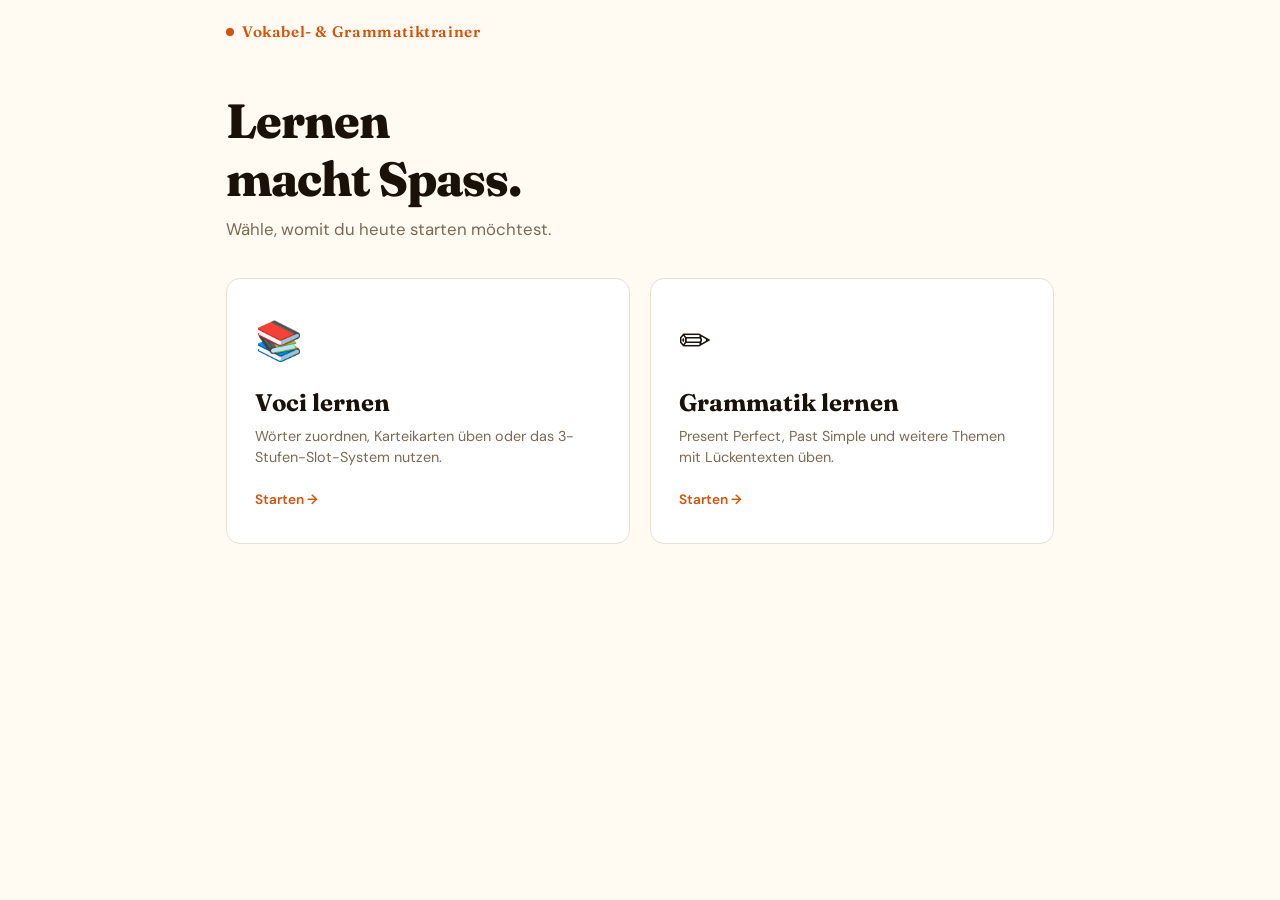
==== index.html @ af692c94 "Add files via upload" ====
<!DOCTYPE html>
<html lang="de">
<head>
  <meta charset="UTF-8" />
  <meta name="viewport" content="width=device-width, initial-scale=1.0" />
  <title>Vokabel- &amp; Grammatiktrainer</title>
  <link rel="preconnect" href="https://fonts.googleapis.com" />
  <link rel="preconnect" href="https://fonts.gstatic.com" crossorigin />
  <link href="https://fonts.googleapis.com/css2?family=Fraunces:opsz,wght@9..144,600;9..144,800&family=DM+Sans:wght@400;500;600&display=swap" rel="stylesheet" />
  <link rel="stylesheet" href="style.css" />
</head>
<body>

<div id="app">

  <!-- ══════════════════════════════════════════════════════════
       SCREEN: HOME (Startscreen)
       ══════════════════════════════════════════════════════════ -->
  <section id="screen-home" class="screen active">
    <div class="home-logo"><span class="dot"></span> Vokabel- &amp; Grammatiktrainer</div>
    <h1 class="page-title">Lernen<br>macht Spass.</h1>
    <p class="page-subtitle">Wähle, womit du heute starten möchtest.</p>

    <div class="home-cards">
      <div class="home-card voci" id="btn-voci" role="button" tabindex="0">
        <span class="card-icon">📚</span>
        <h2>Voci lernen</h2>
        <p>Wörter zuordnen, Karteikarten üben oder das 3-Stufen-Slot-System nutzen.</p>
        <span class="card-arrow">Starten →</span>
      </div>
      <div class="home-card gram" id="btn-grammar" role="button" tabindex="0">
        <span class="card-icon">✏️</span>
        <h2>Grammatik lernen</h2>
        <p>Present Perfect, Past Simple und weitere Themen mit Lückentexten üben.</p>
        <span class="card-arrow">Starten →</span>
      </div>
    </div>
  </section>

  <!-- ══════════════════════════════════════════════════════════
       SCREEN: UNIT-AUSWAHL
       ══════════════════════════════════════════════════════════ -->
  <section id="screen-unit-select" class="screen">
    <div class="nav-bar">
      <button class="nav-back" id="back-unit-select">
        <span style="display:inline-flex;width:16px;height:16px;">&#8592;</span> Zurück
      </button>
      <span class="nav-title">Voci lernen</span>
    </div>

    <h1 class="page-title" style="font-size:clamp(1.6rem,4vw,2.4rem)">Unit wählen</h1>
    <p class="page-subtitle">Welche Unit möchtest du üben?</p>

    <div class="unit-grid" id="unit-grid">
      <!-- Wird via JS gefüllt (renderUnitSelect) -->
    </div>
  </section>

  <!-- ══════════════════════════════════════════════════════════
       SCREEN: MODUS-AUSWAHL
       ══════════════════════════════════════════════════════════ -->
  <section id="screen-mode-select" class="screen">
    <div class="nav-bar">
      <button class="nav-back" id="back-mode-select">&#8592; Zurück</button>
      <span class="nav-title" id="mode-unit-title"></span>
    </div>

    <h1 class="page-title" style="font-size:clamp(1.6rem,4vw,2.4rem)">Lernart wählen</h1>
    <p class="page-subtitle" id="mode-word-count"></p>

    <div class="mode-cards">
      <div class="mode-card" id="btn-zuordnen" role="button" tabindex="0">
        <span class="mode-icon">🔀</span>
        <h3>Zuordnen</h3>
        <p>Klicke ein deutsches und das passende englische Wort an – klassisches Wörtermatch.</p>
      </div>
      <div class="mode-card" id="btn-flashcard" role="button" tabindex="0">
        <span class="mode-icon">🃏</span>
        <h3>Karteikarten</h3>
        <p>Karte anklicken zum Umdrehen, dann selbst einschätzen: gewusst oder nicht?</p>
      </div>
      <div class="mode-card" id="btn-slot" role="button" tabindex="0">
        <span class="mode-icon">🎯</span>
        <h3>Slot lernen</h3>
        <p>3-Stufen-System: Wörter wandern von Slot 1 über Slot 2 nach Slot 3 – Fortschritt wird gespeichert.</p>
      </div>
    </div>

    <!-- Karteikarten-Richtung -->
    <div style="margin-top:24px;">
      <p class="section-label">Karteikarten-Richtung</p>
      <div class="lang-toggle">
        <label><input type="radio" name="fc-dir" value="de-en" checked /> 🇩🇪 Deutsch → Englisch</label>
        <label><input type="radio" name="fc-dir" value="en-de" /> 🇬🇧 Englisch → Deutsch</label>
      </div>
    </div>
  </section>

  <!-- ══════════════════════════════════════════════════════════
       SCREEN: ZUORDNEN
       ══════════════════════════════════════════════════════════ -->
  <section id="screen-zuordnen" class="screen">
    <div class="nav-bar">
      <button class="nav-back" id="back-zuordnen">&#8592; Zurück</button>
      <span class="nav-title">Zuordnen</span>
    </div>

    <div class="zuordnen-header">
      <div class="zuordnen-stats">
        Paare: <strong id="zu-matched">0</strong> / <strong id="zu-total">0</strong> &nbsp;|&nbsp;
        Versuche: <strong id="zu-attempts">0</strong>
      </div>
    </div>

    <div class="zuordnen-progress">
      <div class="zuordnen-progress-bar" id="zu-progress-bar" style="width:0%"></div>
    </div>

    <div class="zuordnen-grid">
      <div>
        <div class="zuordnen-col-label">🇩🇪 Deutsch</div>
        <div class="zuordnen-col" id="zu-col-de"></div>
      </div>
      <div>
        <div class="zuordnen-col-label">🇬🇧 Englisch</div>
        <div class="zuordnen-col" id="zu-col-en"></div>
      </div>
    </div>
  </section>

  <!-- ── ZUORDNEN: Ergebnis ── -->
  <section id="screen-zuordnen-result" class="screen">
    <div class="result-box">
      <span class="result-emoji" id="zu-res-emoji">🎉</span>
      <h2>Geschafft!</h2>
      <p>Du hast alle Paare gefunden.</p>
      <div class="result-stats">
        <div class="result-stat">
          <span class="val" id="zu-res-matched">–</span>
          <span class="lbl">Paare</span>
        </div>
        <div class="result-stat">
          <span class="val" id="zu-res-attempts">–</span>
          <span class="lbl">Versuche</span>
        </div>
        <div class="result-stat">
          <span class="val" id="zu-res-acc">–</span>
          <span class="lbl">Trefferquote</span>
        </div>
      </div>
      <div class="btn-row">
        <button class="btn btn-primary" id="zu-again">Nochmals</button>
        <button class="btn btn-outline" id="zu-other-mode">Anderer Modus</button>
      </div>
    </div>
  </section>

  <!-- ══════════════════════════════════════════════════════════
       SCREEN: KARTEIKARTEN (FLASHCARD)
       ══════════════════════════════════════════════════════════ -->
  <section id="screen-flashcard" class="screen">
    <div class="nav-bar">
      <button class="nav-back" id="back-flashcard">&#8592; Zurück</button>
      <span class="nav-title">Karteikarten</span>
    </div>

    <div class="flashcard-area">
      <div class="flashcard-score-bar">
        <span class="score-correct" id="fc-score-correct">✓ 0</span>
        <span style="color:var(--border)">|</span>
        <span class="score-wrong" id="fc-score-wrong">✗ 0</span>
      </div>

      <p class="flashcard-meta" id="fc-meta">Karte <strong>1</strong> von <strong>–</strong></p>

      <div class="card-scene" id="fc-card" role="button" tabindex="0" aria-label="Karte umdrehen">
        <div class="card-inner" id="fc-card-inner">
          <div class="card-face front">
            <span class="face-label" id="fc-front-label">Deutsch</span>
            <span class="face-word" id="fc-front-word">...</span>
            <span class="face-hint">Anklicken zum Umdrehen</span>
          </div>
          <div class="card-face back">
            <span class="face-label" id="fc-back-label">Englisch</span>
            <span class="face-word" id="fc-back-word">...</span>
          </div>
        </div>
      </div>

      <p class="card-click-hint">Klicke auf die Karte, um die Übersetzung zu sehen.</p>

      <div class="flashcard-actions">
        <button class="btn btn-wrong"    id="fc-btn-wrong"   disabled>✗ Nicht gewusst</button>
        <button class="btn btn-correct"  id="fc-btn-correct" disabled>✓ Gewusst</button>
      </div>
    </div>
  </section>

  <!-- ── FLASHCARD: Ergebnis ── -->
  <section id="screen-flashcard-result" class="screen">
    <div class="result-box">
      <span class="result-emoji" id="fc-res-emoji">🎉</span>
      <h2>Unit abgeschlossen!</h2>
      <p>Wie gut hast du die Wörter gekannt?</p>
      <div class="result-stats">
        <div class="result-stat">
          <span class="val score-correct" id="fc-res-correct">–</span>
          <span class="lbl">Gewusst</span>
        </div>
        <div class="result-stat">
          <span class="val score-wrong" id="fc-res-wrong">–</span>
          <span class="lbl">Nicht gewusst</span>
        </div>
        <div class="result-stat">
          <span class="val" id="fc-res-pct">–</span>
          <span class="lbl">Quote</span>
        </div>
      </div>
      <div class="btn-row">
        <button class="btn btn-primary" id="fc-again">Nochmals</button>
        <button class="btn btn-outline" id="fc-other-mode">Anderer Modus</button>
      </div>
    </div>
  </section>

  <!-- ══════════════════════════════════════════════════════════
       SCREEN: SLOT LERNEN
       ══════════════════════════════════════════════════════════ -->
  <section id="screen-slot" class="screen">
    <div class="nav-bar">
      <button class="nav-back" id="back-slot">&#8592; Zurück</button>
      <span class="nav-title">Slot lernen</span>
      <button class="btn btn-outline" id="sl-reset" style="margin-left:auto;padding:6px 14px;font-size:.8rem;">
        ↺ Reset
      </button>
    </div>

    <!-- Slot-Übersicht (3 Kreisdiagramme) -->
    <div class="slot-overview">
      <div class="slot-item slot-1" id="sl-slot-item-1">
        <div class="slot-circle-wrap">
          <svg viewBox="0 0 64 64">
            <circle class="slot-circle-bg"   cx="32" cy="32" r="26"/>
            <circle class="slot-circle-fill s1" id="sl-circ-1" cx="32" cy="32" r="26"
                    stroke-dasharray="163.36" stroke-dashoffset="163.36"/>
          </svg>
          <span class="slot-count-text" id="sl-count-1">0</span>
        </div>
        <div class="slot-label">Slot 1</div>
        <div class="slot-sublabel">Neu / Falsch</div>
      </div>
      <div class="slot-item slot-2" id="sl-slot-item-2">
        <div class="slot-circle-wrap">
          <svg viewBox="0 0 64 64">
            <circle class="slot-circle-bg"   cx="32" cy="32" r="26"/>
            <circle class="slot-circle-fill s2" id="sl-circ-2" cx="32" cy="32" r="26"
                    stroke-dasharray="163.36" stroke-dashoffset="163.36"/>
          </svg>
          <span class="slot-count-text" id="sl-count-2">0</span>
        </div>
        <div class="slot-label">Slot 2</div>
        <div class="slot-sublabel">Fast gewusst</div>
      </div>
      <div class="slot-item slot-3" id="sl-slot-item-3">
        <div class="slot-circle-wrap">
          <svg viewBox="0 0 64 64">
            <circle class="slot-circle-bg"   cx="32" cy="32" r="26"/>
            <circle class="slot-circle-fill s3" id="sl-circ-3" cx="32" cy="32" r="26"
                    stroke-dasharray="163.36" stroke-dashoffset="163.36"/>
          </svg>
          <span class="slot-count-text" id="sl-count-3">0</span>
        </div>
        <div class="slot-label">Slot 3</div>
        <div class="slot-sublabel">Gelernt ✓</div>
      </div>
    </div>
    <p style="text-align:center;font-size:.8rem;color:var(--text-muted);margin-bottom:20px;"
       id="sl-overall-pct">0% in Slot 3</p>

    <!-- Übungsbereich -->
    <div class="slot-practice-area">
      <div id="sl-from-badge" class="slot-from-badge s1">Aus Slot 1</div>
      <div class="slot-practice-prompt">Wie lautet die deutsche Übersetzung?</div>
      <div class="slot-practice-word" id="sl-prompt">…</div>

      <div class="slot-input-row">
        <input type="text" class="slot-input" id="sl-input"
               placeholder="Deutsche Übersetzung eingeben…"
               autocomplete="off" spellcheck="false" />
        <button class="btn btn-primary" id="sl-submit" style="border-radius:var(--radius-sm);padding:12px 20px;">
          ✓
        </button>
      </div>

      <div class="slot-feedback" id="sl-feedback"></div>
    </div>
  </section>

  <!-- ── SLOT: Ergebnis ── -->
  <section id="screen-slot-result" class="screen">
    <div class="result-box">
      <span class="result-emoji" id="sl-res-emoji">🏆</span>
      <h2>Unit gemeistert!</h2>
      <p>Alle Wörter sind in Slot 3 – du kennst sie alle!</p>
      <div class="result-stats">
        <div class="result-stat">
          <span class="val" id="sl-res-total">–</span>
          <span class="lbl">Wörter gelernt</span>
        </div>
      </div>
      <div class="btn-row">
        <button class="btn btn-primary" id="sl-again">Nochmals üben</button>
        <button class="btn btn-outline" id="sl-other-mode">Anderer Modus</button>
      </div>
    </div>
  </section>

  <!-- ══════════════════════════════════════════════════════════
       SCREEN: GRAMMATIK – THEMEN
       ══════════════════════════════════════════════════════════ -->
  <section id="screen-grammar-topics" class="screen">
    <div class="nav-bar">
      <button class="nav-back" id="back-grammar-topics">&#8592; Zurück</button>
      <span class="nav-title">Grammatik</span>
    </div>

    <h1 class="page-title" style="font-size:clamp(1.6rem,4vw,2.4rem)">Thema wählen</h1>
    <p class="page-subtitle">Welches Grammatikthema möchtest du üben?</p>

    <div class="grammar-topic-cards" id="grammar-topic-grid">
      <!-- Wird via JS gefüllt -->
    </div>
  </section>

  <!-- ══════════════════════════════════════════════════════════
       SCREEN: GRAMMATIK – ÜBUNG
       ══════════════════════════════════════════════════════════ -->
  <section id="screen-grammar-practice" class="screen">
    <div class="nav-bar">
      <button class="nav-back" id="back-grammar-practice">&#8592; Themen</button>
      <span class="nav-title" id="gr-title">Grammatik</span>
    </div>

    <!-- Grammatikregel -->
    <div class="grammar-rule-box" id="gr-rule"></div>

    <!-- Fortschrittsbalken -->
    <div class="grammar-progress-wrap">
      <div class="grammar-progress-bar-outer">
        <div class="grammar-progress-bar-inner" id="gr-progress-bar" style="width:0%"></div>
      </div>
      <span class="grammar-progress-label" id="gr-progress-label">1 / –</span>
    </div>

    <!-- Aufgaben werden hier eingefügt -->
    <div id="gr-exercise-area"></div>
  </section>

  <!-- ── GRAMMATIK: Ergebnis ── -->
  <section id="screen-grammar-result" class="screen">
    <div class="result-box">
      <span class="result-emoji" id="gr-res-emoji">🎉</span>
      <h2>Grammatik-Check!</h2>
      <p>Alle Aufgaben abgeschlossen.</p>
      <div class="result-stats">
        <div class="result-stat">
          <span class="val score-correct" id="gr-res-correct">–</span>
          <span class="lbl">Richtig</span>
        </div>
        <div class="result-stat">
          <span class="val score-wrong" id="gr-res-wrong">–</span>
          <span class="lbl">Falsch</span>
        </div>
        <div class="result-stat">
          <span class="val" id="gr-res-pct">–</span>
          <span class="lbl">Quote</span>
        </div>
      </div>
      <div class="btn-row">
        <button class="btn btn-primary" id="gr-again">Nochmals</button>
        <button class="btn btn-outline" id="gr-other-topic">Anderes Thema</button>
      </div>
    </div>
  </section>

</div><!-- #app -->

<!-- Daten zuerst laden, dann App-Logik -->
<script src="data/vocabularies.js"></script>
<script src="data/grammar.js"></script>
<script src="main.js"></script>

</body>
</html>
---- style.css ----
/* ================================================================
   VOKABEL- & GRAMMATIKTRAINER  –  style.css
   ================================================================ */

/* ── Google Fonts ──────────────────────────────────────────────── */
@import url('https://fonts.googleapis.com/css2?family=Fraunces:ital,opsz,wght@0,9..144,600;0,9..144,800;1,9..144,400&family=DM+Sans:wght@400;500;600&display=swap');

/* ── CSS Variablen ─────────────────────────────────────────────── */
:root {
  --bg:         #FFFBF2;
  --surface:    #FFFFFF;
  --surface2:   #FFF5E4;
  --border:     #E8DFD0;
  --text:       #1A1209;
  --text-muted: #7A6A54;
  --primary:    #1A1209;
  --accent:     #D4520A;
  --accent2:    #0E7A5F;
  --accent3:    #C4860A;
  --slot1:      #D4520A;
  --slot2:      #C4860A;
  --slot3:      #0E7A5F;
  --correct:    #0E7A5F;
  --wrong:      #C0392B;
  --shadow-sm:  0 1px 4px rgba(0,0,0,.07);
  --shadow-md:  0 4px 16px rgba(0,0,0,.10);
  --shadow-lg:  0 10px 40px rgba(0,0,0,.13);
  --radius:     14px;
  --radius-sm:  8px;
  --font-h:     'Fraunces', Georgia, serif;
  --font-b:     'DM Sans', system-ui, sans-serif;
  --transition: .22s cubic-bezier(.4,0,.2,1);
}

/* ── Reset ─────────────────────────────────────────────────────── */
*, *::before, *::after { box-sizing: border-box; margin: 0; padding: 0; }
html { scroll-behavior: smooth; }

body {
  font-family: var(--font-b);
  background: var(--bg);
  color: var(--text);
  min-height: 100vh;
  line-height: 1.6;
}

/* ── Layout wrapper ─────────────────────────────────────────────── */
#app {
  max-width: 860px;
  margin: 0 auto;
  padding: 20px 16px 60px;
}

/* ── Screens ────────────────────────────────────────────────────── */
.screen { display: none; animation: fadeIn .3s ease; }
.screen.active { display: block; }

@keyframes fadeIn {
  from { opacity: 0; transform: translateY(10px); }
  to   { opacity: 1; transform: translateY(0); }
}

/* ── Top navigation bar ─────────────────────────────────────────── */
.nav-bar {
  display: flex;
  align-items: center;
  gap: 12px;
  margin-bottom: 32px;
}

.nav-back {
  display: inline-flex;
  align-items: center;
  gap: 6px;
  background: var(--surface);
  border: 1.5px solid var(--border);
  border-radius: 99px;
  padding: 7px 16px 7px 12px;
  font-size: .88rem;
  font-weight: 600;
  color: var(--text-muted);
  cursor: pointer;
  transition: var(--transition);
  text-decoration: none;
}
.nav-back:hover { background: var(--surface2); color: var(--text); }
.nav-back svg { width:16px; height:16px; flex-shrink:0; }

.nav-title {
  font-family: var(--font-h);
  font-size: 1.05rem;
  color: var(--text-muted);
}

/* ── Typography ─────────────────────────────────────────────────── */
h1, h2, h3 { font-family: var(--font-h); line-height: 1.2; }

.page-title {
  font-size: clamp(2rem, 5vw, 3rem);
  font-weight: 800;
  letter-spacing: -.02em;
  margin-bottom: 8px;
}
.page-subtitle {
  color: var(--text-muted);
  font-size: 1.05rem;
  margin-bottom: 36px;
}

.section-label {
  font-size: .72rem;
  font-weight: 600;
  letter-spacing: .12em;
  text-transform: uppercase;
  color: var(--text-muted);
  margin-bottom: 14px;
}

/* ── Home screen ────────────────────────────────────────────────── */
.home-logo {
  font-family: var(--font-h);
  font-size: .95rem;
  font-weight: 600;
  color: var(--accent);
  letter-spacing: .04em;
  margin-bottom: 48px;
  display: flex;
  align-items: center;
  gap: 8px;
}
.home-logo .dot {
  width: 8px; height: 8px;
  background: var(--accent);
  border-radius: 50%;
  display: inline-block;
}

.home-cards {
  display: grid;
  grid-template-columns: repeat(auto-fit, minmax(260px, 1fr));
  gap: 20px;
  margin-top: 8px;
}

.home-card {
  background: var(--surface);
  border: 1.5px solid var(--border);
  border-radius: var(--radius);
  padding: 32px 28px;
  cursor: pointer;
  transition: var(--transition);
  position: relative;
  overflow: hidden;
}
.home-card::before {
  content: '';
  position: absolute;
  inset: 0;
  opacity: 0;
  transition: var(--transition);
}
.home-card.voci::before  { background: linear-gradient(135deg, #FFF2E8 0%, #FFF8F0 100%); }
.home-card.gram::before  { background: linear-gradient(135deg, #E8F5F1 0%, #F0FAF7 100%); }
.home-card:hover { border-color: var(--accent); transform: translateY(-3px); box-shadow: var(--shadow-lg); }
.home-card:hover::before { opacity: 1; }
.home-card > * { position: relative; }

.home-card .card-icon {
  font-size: 2.4rem;
  margin-bottom: 16px;
  display: block;
}
.home-card h2 {
  font-size: 1.5rem;
  margin-bottom: 8px;
}
.home-card p {
  color: var(--text-muted);
  font-size: .9rem;
  line-height: 1.5;
}
.home-card .card-arrow {
  margin-top: 20px;
  display: inline-flex;
  align-items: center;
  gap: 4px;
  font-size: .85rem;
  font-weight: 600;
  color: var(--accent);
}

/* ── Unit grid ──────────────────────────────────────────────────── */
.unit-grid {
  display: grid;
  grid-template-columns: repeat(auto-fill, minmax(90px, 1fr));
  gap: 10px;
  margin-top: 8px;
}

.unit-btn {
  background: var(--surface);
  border: 1.5px solid var(--border);
  border-radius: var(--radius-sm);
  padding: 14px 8px;
  text-align: center;
  cursor: pointer;
  transition: var(--transition);
  font-family: var(--font-b);
  font-size: .82rem;
  font-weight: 600;
  color: var(--text-muted);
  line-height: 1.3;
}
.unit-btn .unit-num {
  font-family: var(--font-h);
  font-size: 1.5rem;
  font-weight: 800;
  color: var(--text);
  display: block;
  margin-bottom: 2px;
}
.unit-btn:hover, .unit-btn.selected {
  border-color: var(--accent);
  background: var(--surface2);
  color: var(--accent);
  transform: translateY(-2px);
  box-shadow: var(--shadow-sm);
}
.unit-btn.selected .unit-num { color: var(--accent); }

/* ── Mode select ────────────────────────────────────────────────── */
.mode-cards {
  display: grid;
  grid-template-columns: repeat(auto-fit, minmax(200px, 1fr));
  gap: 16px;
  margin-top: 8px;
}
.mode-card {
  background: var(--surface);
  border: 1.5px solid var(--border);
  border-radius: var(--radius);
  padding: 24px 20px;
  cursor: pointer;
  transition: var(--transition);
  text-align: center;
}
.mode-card:hover {
  border-color: var(--accent);
  background: var(--surface2);
  transform: translateY(-3px);
  box-shadow: var(--shadow-md);
}
.mode-card .mode-icon { font-size: 2rem; margin-bottom: 12px; display: block; }
.mode-card h3 { font-size: 1.1rem; margin-bottom: 6px; }
.mode-card p { font-size: .83rem; color: var(--text-muted); line-height: 1.4; }

/* Language toggle for flashcards */
.lang-toggle {
  display: flex;
  gap: 10px;
  margin: 16px 0 8px;
  flex-wrap: wrap;
}
.lang-toggle label {
  display: flex;
  align-items: center;
  gap: 8px;
  cursor: pointer;
  padding: 10px 18px;
  border: 1.5px solid var(--border);
  border-radius: 99px;
  font-size: .88rem;
  font-weight: 500;
  transition: var(--transition);
}
.lang-toggle input { display: none; }
.lang-toggle label:has(input:checked) {
  border-color: var(--accent);
  background: var(--surface2);
  color: var(--accent);
}

/* ── ZUORDNEN ───────────────────────────────────────────────────── */
.zuordnen-header {
  display: flex;
  justify-content: space-between;
  align-items: center;
  margin-bottom: 20px;
  flex-wrap: wrap;
  gap: 8px;
}
.zuordnen-stats {
  font-size: .88rem;
  color: var(--text-muted);
}
.zuordnen-stats strong { color: var(--text); }

.zuordnen-grid {
  display: grid;
  grid-template-columns: 1fr 1fr;
  gap: 24px;
  margin-bottom: 24px;
}
.zuordnen-col-label {
  font-size: .72rem;
  font-weight: 600;
  letter-spacing: .1em;
  text-transform: uppercase;
  color: var(--text-muted);
  margin-bottom: 10px;
}
.zuordnen-col {
  display: flex;
  flex-direction: column;
  gap: 8px;
}

.word-btn {
  padding: 12px 16px;
  background: var(--surface);
  border: 1.5px solid var(--border);
  border-radius: var(--radius-sm);
  cursor: pointer;
  font-family: var(--font-b);
  font-size: .9rem;
  font-weight: 500;
  text-align: left;
  transition: var(--transition);
  color: var(--text);
  line-height: 1.3;
  min-height: 48px;
  display: flex;
  align-items: center;
}
.word-btn:hover:not(.matched):not(.wrong-flash) {
  border-color: var(--accent);
  background: var(--surface2);
}
.word-btn.selected {
  border-color: var(--accent);
  background: var(--surface2);
  color: var(--accent);
  font-weight: 600;
  box-shadow: 0 0 0 3px rgba(212,82,10,.15);
}
.word-btn.matched {
  border-color: var(--correct);
  background: #E8F8F2;
  color: var(--correct);
  cursor: default;
  opacity: .7;
  text-decoration: line-through;
}
.word-btn.wrong-flash {
  border-color: var(--wrong);
  background: #FDE8E8;
  animation: shake .4s ease;
}

@keyframes shake {
  0%,100% { transform: translateX(0); }
  20%      { transform: translateX(-6px); }
  40%      { transform: translateX(6px); }
  60%      { transform: translateX(-4px); }
  80%      { transform: translateX(4px); }
}

.zuordnen-progress {
  height: 6px;
  background: var(--border);
  border-radius: 99px;
  overflow: hidden;
  margin-bottom: 16px;
}
.zuordnen-progress-bar {
  height: 100%;
  background: var(--accent);
  border-radius: 99px;
  transition: width .4s ease;
}

/* ── FLASHCARD ──────────────────────────────────────────────────── */
.flashcard-area {
  display: flex;
  flex-direction: column;
  align-items: center;
  gap: 24px;
}

.flashcard-meta {
  text-align: center;
  color: var(--text-muted);
  font-size: .88rem;
}
.flashcard-meta strong { color: var(--text); }

.card-scene {
  width: 100%;
  max-width: 480px;
  height: 220px;
  perspective: 1000px;
  cursor: pointer;
}
.card-scene:hover .card-inner:not(.is-flipped) { transform: rotateY(8deg); }

.card-inner {
  position: relative;
  width: 100%;
  height: 100%;
  transform-style: preserve-3d;
  transition: transform .55s cubic-bezier(.4,0,.2,1);
}
.card-inner.is-flipped { transform: rotateY(180deg); }

.card-face {
  position: absolute;
  inset: 0;
  backface-visibility: hidden;
  -webkit-backface-visibility: hidden;
  border-radius: var(--radius);
  display: flex;
  flex-direction: column;
  align-items: center;
  justify-content: center;
  padding: 28px;
  text-align: center;
  border: 1.5px solid var(--border);
}
.card-face.front {
  background: var(--surface);
  box-shadow: var(--shadow-md);
}
.card-face.back {
  background: var(--primary);
  color: #FFFBF2;
  transform: rotateY(180deg);
  box-shadow: var(--shadow-md);
  border-color: var(--primary);
}
.card-face .face-label {
  font-size: .7rem;
  font-weight: 600;
  letter-spacing: .12em;
  text-transform: uppercase;
  opacity: .5;
  margin-bottom: 12px;
}
.card-face .face-word {
  font-family: var(--font-h);
  font-size: clamp(1.2rem, 4vw, 1.8rem);
  font-weight: 800;
  line-height: 1.2;
}
.card-face .face-hint {
  margin-top: 12px;
  font-size: .78rem;
  opacity: .55;
}

.card-click-hint {
  font-size: .78rem;
  color: var(--text-muted);
  text-align: center;
  margin-top: -8px;
}

.flashcard-actions {
  display: flex;
  gap: 12px;
  width: 100%;
  max-width: 400px;
}

.btn {
  padding: 12px 24px;
  border: none;
  border-radius: 99px;
  font-family: var(--font-b);
  font-size: .9rem;
  font-weight: 600;
  cursor: pointer;
  transition: var(--transition);
  display: inline-flex;
  align-items: center;
  justify-content: center;
  gap: 6px;
}
.btn:disabled { opacity: .4; cursor: not-allowed; }
.btn-correct {
  background: var(--correct);
  color: white;
  flex: 1;
}
.btn-correct:hover:not(:disabled) { background: #0A6A4F; transform: translateY(-1px); box-shadow: var(--shadow-sm); }
.btn-wrong {
  background: var(--wrong);
  color: white;
  flex: 1;
}
.btn-wrong:hover:not(:disabled) { background: #A93226; transform: translateY(-1px); box-shadow: var(--shadow-sm); }
.btn-primary {
  background: var(--primary);
  color: var(--bg);
  flex: 1;
}
.btn-primary:hover:not(:disabled) { background: #2d2010; transform: translateY(-1px); box-shadow: var(--shadow-sm); }
.btn-outline {
  background: transparent;
  border: 1.5px solid var(--border);
  color: var(--text-muted);
}
.btn-outline:hover { background: var(--surface2); border-color: var(--accent); color: var(--accent); }

.flashcard-score-bar {
  display: flex;
  gap: 8px;
  font-size: .82rem;
  font-weight: 600;
}
.score-correct { color: var(--correct); }
.score-wrong   { color: var(--wrong); }

/* ── SLOT LERNEN ────────────────────────────────────────────────── */
.slot-overview {
  display: grid;
  grid-template-columns: repeat(3, 1fr);
  gap: 16px;
  margin-bottom: 32px;
}
.slot-item {
  background: var(--surface);
  border: 1.5px solid var(--border);
  border-radius: var(--radius);
  padding: 16px;
  text-align: center;
  transition: var(--transition);
}
.slot-item.active-slot {
  border-width: 2px;
}
.slot-item.slot-1.active-slot { border-color: var(--slot1); background: #FFF2EB; }
.slot-item.slot-2.active-slot { border-color: var(--slot2); background: #FFF8E8; }
.slot-item.slot-3.active-slot { border-color: var(--slot3); background: #E8F5F0; }

.slot-circle-wrap { position: relative; width: 64px; height: 64px; margin: 0 auto 10px; }
.slot-circle-wrap svg { width: 64px; height: 64px; transform: rotate(-90deg); }
.slot-circle-bg  { fill: none; stroke: var(--border); stroke-width: 6; }
.slot-circle-fill { fill: none; stroke-width: 6; stroke-linecap: round; transition: stroke-dashoffset .6s ease; }
.slot-circle-fill.s1 { stroke: var(--slot1); }
.slot-circle-fill.s2 { stroke: var(--slot2); }
.slot-circle-fill.s3 { stroke: var(--slot3); }

.slot-count-text {
  position: absolute;
  inset: 0;
  display: flex;
  align-items: center;
  justify-content: center;
  font-family: var(--font-h);
  font-size: 1.15rem;
  font-weight: 800;
  color: var(--text);
}
.slot-label {
  font-size: .75rem;
  font-weight: 600;
  color: var(--text-muted);
  text-transform: uppercase;
  letter-spacing: .08em;
}
.slot-sublabel {
  font-size: .68rem;
  color: var(--text-muted);
  margin-top: 2px;
}

.slot-practice-area {
  background: var(--surface);
  border: 1.5px solid var(--border);
  border-radius: var(--radius);
  padding: 32px 28px;
  text-align: center;
}
.slot-practice-prompt {
  font-size: .78rem;
  font-weight: 600;
  letter-spacing: .1em;
  text-transform: uppercase;
  color: var(--text-muted);
  margin-bottom: 16px;
}
.slot-practice-word {
  font-family: var(--font-h);
  font-size: clamp(1.6rem, 5vw, 2.4rem);
  font-weight: 800;
  margin-bottom: 28px;
  color: var(--text);
}
.slot-input-row {
  display: flex;
  gap: 10px;
  max-width: 480px;
  margin: 0 auto 16px;
}
.slot-input {
  flex: 1;
  padding: 12px 18px;
  border: 1.5px solid var(--border);
  border-radius: 99px;
  font-family: var(--font-b);
  font-size: .95rem;
  background: var(--bg);
  color: var(--text);
  outline: none;
  transition: var(--transition);
}
.slot-input:focus { border-color: var(--accent); box-shadow: 0 0 0 3px rgba(212,82,10,.12); }
.slot-input.correct { border-color: var(--correct); background: #E8F8F2; }
.slot-input.wrong   { border-color: var(--wrong); background: #FDE8E8; }

.slot-feedback {
  min-height: 40px;
  font-size: .9rem;
  font-weight: 600;
  padding: 10px;
  border-radius: var(--radius-sm);
  margin: 0 auto 16px;
  max-width: 480px;
  display: none;
}
.slot-feedback.show { display: block; }
.slot-feedback.correct-msg { background: #E8F8F2; color: var(--correct); }
.slot-feedback.wrong-msg   { background: #FDE8E8; color: var(--wrong); }

.slot-from-badge {
  display: inline-block;
  font-size: .72rem;
  font-weight: 600;
  padding: 3px 10px;
  border-radius: 99px;
  margin-bottom: 8px;
}
.slot-from-badge.s1 { background: #FFF2EB; color: var(--slot1); border: 1px solid var(--slot1); }
.slot-from-badge.s2 { background: #FFF8E8; color: var(--slot2); border: 1px solid var(--slot2); }

/* ── GRAMMAR ─────────────────────────────────────────────────── */
.grammar-topic-cards {
  display: grid;
  grid-template-columns: repeat(auto-fill, minmax(220px, 1fr));
  gap: 14px;
}
.grammar-topic-card {
  background: var(--surface);
  border: 1.5px solid var(--border);
  border-radius: var(--radius);
  padding: 22px 18px;
  cursor: pointer;
  transition: var(--transition);
}
.grammar-topic-card:hover {
  border-color: var(--accent2);
  background: #E8F5F1;
  transform: translateY(-2px);
  box-shadow: var(--shadow-md);
}
.grammar-topic-card h3 { font-size: 1.1rem; margin-bottom: 6px; }
.grammar-topic-card p  { font-size: .82rem; color: var(--text-muted); }

.grammar-rule-box {
  background: var(--surface2);
  border: 1.5px solid var(--border);
  border-left: 4px solid var(--accent2);
  border-radius: var(--radius-sm);
  padding: 18px 20px;
  font-size: .88rem;
  line-height: 1.7;
  margin-bottom: 28px;
}
.grammar-rule-box em { font-style: italic; }
.grammar-rule-box strong { font-weight: 700; }

.grammar-exercise {
  background: var(--surface);
  border: 1.5px solid var(--border);
  border-radius: var(--radius);
  padding: 28px;
  margin-bottom: 20px;
}
.grammar-q-num {
  font-size: .72rem;
  font-weight: 600;
  letter-spacing: .12em;
  text-transform: uppercase;
  color: var(--text-muted);
  margin-bottom: 12px;
}
.grammar-sentence {
  font-size: 1.05rem;
  line-height: 1.7;
  margin-bottom: 16px;
}
.grammar-input {
  border: none;
  border-bottom: 2px solid var(--accent);
  background: transparent;
  font-family: var(--font-b);
  font-size: 1rem;
  font-weight: 600;
  color: var(--text);
  padding: 2px 6px;
  min-width: 120px;
  max-width: 200px;
  outline: none;
  transition: var(--transition);
  vertical-align: baseline;
}
.grammar-input:focus { border-color: var(--accent); }
.grammar-input.correct-input { border-color: var(--correct); color: var(--correct); }
.grammar-input.wrong-input   { border-color: var(--wrong); color: var(--wrong); }

.grammar-options {
  display: flex;
  flex-wrap: wrap;
  gap: 8px;
  margin-top: 12px;
}
.grammar-opt-btn {
  padding: 8px 18px;
  border: 1.5px solid var(--border);
  border-radius: 99px;
  background: var(--bg);
  font-family: var(--font-b);
  font-size: .88rem;
  font-weight: 500;
  cursor: pointer;
  transition: var(--transition);
  color: var(--text);
}
.grammar-opt-btn:hover { border-color: var(--accent2); background: #E8F5F1; }
.grammar-opt-btn.opt-correct { background: #E8F8F2; border-color: var(--correct); color: var(--correct); font-weight: 700; }
.grammar-opt-btn.opt-wrong   { background: #FDE8E8; border-color: var(--wrong); color: var(--wrong); }
.grammar-opt-btn:disabled { cursor: default; }

.grammar-hint {
  font-size: .8rem;
  color: var(--text-muted);
  margin-top: 8px;
  padding: 8px 12px;
  background: var(--surface2);
  border-radius: var(--radius-sm);
  display: none;
}
.grammar-hint.show { display: block; }

.grammar-progress-wrap {
  display: flex;
  align-items: center;
  gap: 12px;
  margin-bottom: 20px;
}
.grammar-progress-bar-outer {
  flex: 1;
  height: 6px;
  background: var(--border);
  border-radius: 99px;
  overflow: hidden;
}
.grammar-progress-bar-inner {
  height: 100%;
  background: var(--accent2);
  border-radius: 99px;
  transition: width .4s ease;
}
.grammar-progress-label {
  font-size: .8rem;
  font-weight: 600;
  color: var(--text-muted);
  white-space: nowrap;
}

/* ── Result screen ────────────────────────────────────────────── */
.result-box {
  background: var(--surface);
  border: 1.5px solid var(--border);
  border-radius: var(--radius);
  padding: 40px;
  text-align: center;
  max-width: 480px;
  margin: 0 auto;
}
.result-emoji { font-size: 4rem; margin-bottom: 16px; display: block; }
.result-box h2 { font-size: 1.8rem; margin-bottom: 8px; }
.result-box p  { color: var(--text-muted); margin-bottom: 24px; }
.result-stats  { display: flex; justify-content: center; gap: 32px; margin-bottom: 28px; }
.result-stat   { text-align: center; }
.result-stat .val {
  font-family: var(--font-h);
  font-size: 2.2rem;
  font-weight: 800;
  display: block;
}
.result-stat .lbl { font-size: .8rem; color: var(--text-muted); font-weight: 600; }

.btn-row { display: flex; gap: 10px; justify-content: center; flex-wrap: wrap; }

/* ── Misc ─────────────────────────────────────────────────────── */
.empty-state {
  text-align: center;
  padding: 48px 24px;
  color: var(--text-muted);
}
.empty-state .es-icon { font-size: 3rem; margin-bottom: 12px; display: block; }

/* Responsive */
@media (max-width: 520px) {
  .zuordnen-grid { gap: 12px; }
  .word-btn { font-size: .78rem; padding: 10px 10px; }
  .slot-overview { gap: 8px; }
  .slot-practice-area { padding: 24px 16px; }
  .result-box { padding: 28px 20px; }
}
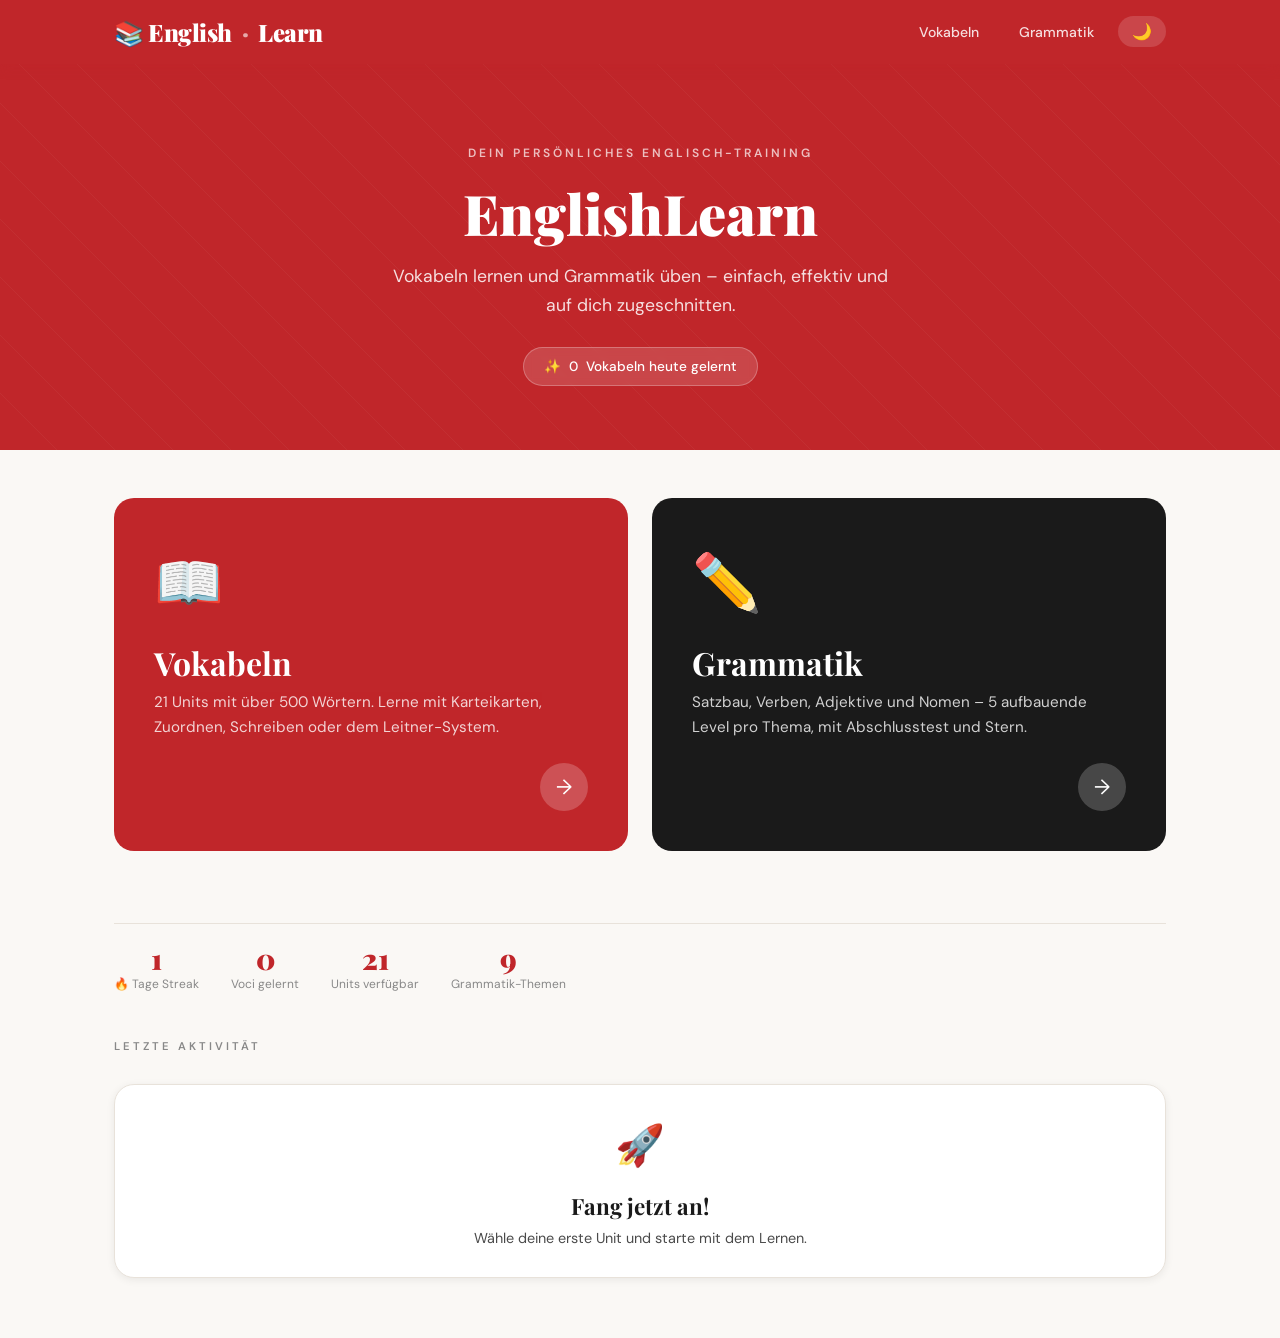
==== commit 9819484d: "Add files via upload" ====
--- a/index.html
+++ b/index.html
@@ -1,394 +1,138 @@
 <!DOCTYPE html>
 <html lang="de">
 <head>
-  <meta charset="UTF-8" />
-  <meta name="viewport" content="width=device-width, initial-scale=1.0" />
-  <title>Vokabel- &amp; Grammatiktrainer</title>
-  <link rel="preconnect" href="https://fonts.googleapis.com" />
-  <link rel="preconnect" href="https://fonts.gstatic.com" crossorigin />
-  <link href="https://fonts.googleapis.com/css2?family=Fraunces:opsz,wght@9..144,600;9..144,800&family=DM+Sans:wght@400;500;600&display=swap" rel="stylesheet" />
-  <link rel="stylesheet" href="style.css" />
+  <meta charset="UTF-8">
+  <meta name="viewport" content="width=device-width, initial-scale=1.0">
+  <title>EnglishLearn</title>
+  <link rel="stylesheet" href="css/style.css">
+  <link rel="manifest" href="manifest.json">
 </head>
 <body>
 
-<div id="app">
+<header class="site-header">
+  <div class="inner">
+    <a href="index.html" class="logo">📚 English<span class="dot">·</span>Learn</a>
+    <nav class="nav">
+      <a href="voci/index.html">Vokabeln</a>
+      <a href="grammar/index.html">Grammatik</a>
+      <button class="theme-toggle" id="themeToggle" title="Dark Mode">🌙</button>
+    </nav>
+  </div>
+</header>
 
-  <!-- ══════════════════════════════════════════════════════════
-       SCREEN: HOME (Startscreen)
-       ══════════════════════════════════════════════════════════ -->
-  <section id="screen-home" class="screen active">
-    <div class="home-logo"><span class="dot"></span> Vokabel- &amp; Grammatiktrainer</div>
-    <h1 class="page-title">Lernen<br>macht Spass.</h1>
-    <p class="page-subtitle">Wähle, womit du heute starten möchtest.</p>
-
-    <div class="home-cards">
-      <div class="home-card voci" id="btn-voci" role="button" tabindex="0">
-        <span class="card-icon">📚</span>
-        <h2>Voci lernen</h2>
-        <p>Wörter zuordnen, Karteikarten üben oder das 3-Stufen-Slot-System nutzen.</p>
-        <span class="card-arrow">Starten →</span>
-      </div>
-      <div class="home-card gram" id="btn-grammar" role="button" tabindex="0">
-        <span class="card-icon">✏️</span>
-        <h2>Grammatik lernen</h2>
-        <p>Present Perfect, Past Simple und weitere Themen mit Lückentexten üben.</p>
-        <span class="card-arrow">Starten →</span>
-      </div>
+<main>
+  <section class="hero">
+    <div class="eyebrow">Dein persönliches Englisch-Training</div>
+    <h1>English&shy;Learn</h1>
+    <p>Vokabeln lernen und Grammatik üben – einfach, effektiv und auf dich zugeschnitten.</p>
+    <div class="progress-badge" id="todayBadge">
+      ✨ <span id="todayCount">0</span> Vokabeln heute gelernt
     </div>
   </section>
 
-  <!-- ══════════════════════════════════════════════════════════
-       SCREEN: UNIT-AUSWAHL
-       ══════════════════════════════════════════════════════════ -->
-  <section id="screen-unit-select" class="screen">
-    <div class="nav-bar">
-      <button class="nav-back" id="back-unit-select">
-        <span style="display:inline-flex;width:16px;height:16px;">&#8592;</span> Zurück
-      </button>
-      <span class="nav-title">Voci lernen</span>
-    </div>
-
-    <h1 class="page-title" style="font-size:clamp(1.6rem,4vw,2.4rem)">Unit wählen</h1>
-    <p class="page-subtitle">Welche Unit möchtest du üben?</p>
-
-    <div class="unit-grid" id="unit-grid">
-      <!-- Wird via JS gefüllt (renderUnitSelect) -->
-    </div>
-  </section>
-
-  <!-- ══════════════════════════════════════════════════════════
-       SCREEN: MODUS-AUSWAHL
-       ══════════════════════════════════════════════════════════ -->
-  <section id="screen-mode-select" class="screen">
-    <div class="nav-bar">
-      <button class="nav-back" id="back-mode-select">&#8592; Zurück</button>
-      <span class="nav-title" id="mode-unit-title"></span>
-    </div>
-
-    <h1 class="page-title" style="font-size:clamp(1.6rem,4vw,2.4rem)">Lernart wählen</h1>
-    <p class="page-subtitle" id="mode-word-count"></p>
-
-    <div class="mode-cards">
-      <div class="mode-card" id="btn-zuordnen" role="button" tabindex="0">
-        <span class="mode-icon">🔀</span>
-        <h3>Zuordnen</h3>
-        <p>Klicke ein deutsches und das passende englische Wort an – klassisches Wörtermatch.</p>
+  <div class="container">
+    <div class="feature-cards fade-up">
+      <div class="feature-card voci" onclick="location.href='voci/index.html'">
+        <span class="fc-icon">📖</span>
+        <h2>Vokabeln</h2>
+        <p>21 Units mit über 500 Wörtern. Lerne mit Karteikarten, Zuordnen, Schreiben oder dem Leitner-System.</p>
+        <div class="fc-arrow">→</div>
       </div>
-      <div class="mode-card" id="btn-flashcard" role="button" tabindex="0">
-        <span class="mode-icon">🃏</span>
-        <h3>Karteikarten</h3>
-        <p>Karte anklicken zum Umdrehen, dann selbst einschätzen: gewusst oder nicht?</p>
-      </div>
-      <div class="mode-card" id="btn-slot" role="button" tabindex="0">
-        <span class="mode-icon">🎯</span>
-        <h3>Slot lernen</h3>
-        <p>3-Stufen-System: Wörter wandern von Slot 1 über Slot 2 nach Slot 3 – Fortschritt wird gespeichert.</p>
+      <div class="feature-card grammar" onclick="location.href='grammar/index.html'">
+        <span class="fc-icon">✏️</span>
+        <h2>Grammatik</h2>
+        <p>Satzbau, Verben, Adjektive und Nomen – 5 aufbauende Level pro Thema, mit Abschlusstest und Stern.</p>
+        <div class="fc-arrow">→</div>
       </div>
     </div>
 
-    <!-- Karteikarten-Richtung -->
-    <div style="margin-top:24px;">
-      <p class="section-label">Karteikarten-Richtung</p>
-      <div class="lang-toggle">
-        <label><input type="radio" name="fc-dir" value="de-en" checked /> 🇩🇪 Deutsch → Englisch</label>
-        <label><input type="radio" name="fc-dir" value="en-de" /> 🇬🇧 Englisch → Deutsch</label>
+    <!-- Stats -->
+    <div class="stats-strip fade-up fade-up-delay-1" id="statsStrip">
+      <div class="stat">
+        <div class="stat-num" id="statStreak">0</div>
+        <div class="stat-label">🔥 Tage Streak</div>
       </div>
-    </div>
-  </section>
-
-  <!-- ══════════════════════════════════════════════════════════
-       SCREEN: ZUORDNEN
-       ══════════════════════════════════════════════════════════ -->
-  <section id="screen-zuordnen" class="screen">
-    <div class="nav-bar">
-      <button class="nav-back" id="back-zuordnen">&#8592; Zurück</button>
-      <span class="nav-title">Zuordnen</span>
-    </div>
-
-    <div class="zuordnen-header">
-      <div class="zuordnen-stats">
-        Paare: <strong id="zu-matched">0</strong> / <strong id="zu-total">0</strong> &nbsp;|&nbsp;
-        Versuche: <strong id="zu-attempts">0</strong>
+      <div class="stat">
+        <div class="stat-num" id="statTotal">0</div>
+        <div class="stat-label">Voci gelernt</div>
+      </div>
+      <div class="stat">
+        <div class="stat-num">21</div>
+        <div class="stat-label">Units verfügbar</div>
+      </div>
+      <div class="stat">
+        <div class="stat-num">9</div>
+        <div class="stat-label">Grammatik-Themen</div>
       </div>
     </div>
 
-    <div class="zuordnen-progress">
-      <div class="zuordnen-progress-bar" id="zu-progress-bar" style="width:0%"></div>
-    </div>
-
-    <div class="zuordnen-grid">
-      <div>
-        <div class="zuordnen-col-label">🇩🇪 Deutsch</div>
-        <div class="zuordnen-col" id="zu-col-de"></div>
-      </div>
-      <div>
-        <div class="zuordnen-col-label">🇬🇧 Englisch</div>
-        <div class="zuordnen-col" id="zu-col-en"></div>
+    <!-- Quick access -->
+    <div class="fade-up fade-up-delay-2" style="padding: 24px 0 48px;">
+      <div class="section-title">Letzte Aktivität</div>
+      <div class="card-grid" id="recentGrid" style="padding: 12px 0;">
+        <!-- filled by JS -->
       </div>
     </div>
-  </section>
+  </div>
+</main>
 
-  <!-- ── ZUORDNEN: Ergebnis ── -->
-  <section id="screen-zuordnen-result" class="screen">
-    <div class="result-box">
-      <span class="result-emoji" id="zu-res-emoji">🎉</span>
-      <h2>Geschafft!</h2>
-      <p>Du hast alle Paare gefunden.</p>
-      <div class="result-stats">
-        <div class="result-stat">
-          <span class="val" id="zu-res-matched">–</span>
-          <span class="lbl">Paare</span>
-        </div>
-        <div class="result-stat">
-          <span class="val" id="zu-res-attempts">–</span>
-          <span class="lbl">Versuche</span>
-        </div>
-        <div class="result-stat">
-          <span class="val" id="zu-res-acc">–</span>
-          <span class="lbl">Trefferquote</span>
-        </div>
-      </div>
-      <div class="btn-row">
-        <button class="btn btn-primary" id="zu-again">Nochmals</button>
-        <button class="btn btn-outline" id="zu-other-mode">Anderer Modus</button>
-      </div>
-    </div>
-  </section>
+<script src="js/storage.js"></script>
+<script>
+  // Dark mode
+  function applyTheme() {
+    document.body.classList.toggle('dark', Storage.getDarkMode());
+    document.getElementById('themeToggle').textContent = Storage.getDarkMode() ? '☀️' : '🌙';
+  }
+  applyTheme();
+  document.getElementById('themeToggle').addEventListener('click', () => {
+    Storage.setDarkMode(!Storage.getDarkMode());
+    applyTheme();
+  });
 
-  <!-- ══════════════════════════════════════════════════════════
-       SCREEN: KARTEIKARTEN (FLASHCARD)
-       ══════════════════════════════════════════════════════════ -->
-  <section id="screen-flashcard" class="screen">
-    <div class="nav-bar">
-      <button class="nav-back" id="back-flashcard">&#8592; Zurück</button>
-      <span class="nav-title">Karteikarten</span>
-    </div>
+  // Stats
+  Storage.updateStreak();
+  document.getElementById('statStreak').textContent = Storage.getStreak();
+  document.getElementById('todayCount').textContent = Storage.getTodayCount();
 
-    <div class="flashcard-area">
-      <div class="flashcard-score-bar">
-        <span class="score-correct" id="fc-score-correct">✓ 0</span>
-        <span style="color:var(--border)">|</span>
-        <span class="score-wrong" id="fc-score-wrong">✗ 0</span>
-      </div>
+  // Total learned
+  let total = 0;
+  for (let i = 1; i <= 21; i++) {
+    const ud = Storage.getUnitData(i);
+    total += Object.values(ud.words).reduce((s, w) => s + (w.correct || 0), 0);
+  }
+  document.getElementById('statTotal').textContent = total;
 
-      <p class="flashcard-meta" id="fc-meta">Karte <strong>1</strong> von <strong>–</strong></p>
-
-      <div class="card-scene" id="fc-card" role="button" tabindex="0" aria-label="Karte umdrehen">
-        <div class="card-inner" id="fc-card-inner">
-          <div class="card-face front">
-            <span class="face-label" id="fc-front-label">Deutsch</span>
-            <span class="face-word" id="fc-front-word">...</span>
-            <span class="face-hint">Anklicken zum Umdrehen</span>
-          </div>
-          <div class="card-face back">
-            <span class="face-label" id="fc-back-label">Englisch</span>
-            <span class="face-word" id="fc-back-word">...</span>
-          </div>
-        </div>
-      </div>
-
-      <p class="card-click-hint">Klicke auf die Karte, um die Übersetzung zu sehen.</p>
-
-      <div class="flashcard-actions">
-        <button class="btn btn-wrong"    id="fc-btn-wrong"   disabled>✗ Nicht gewusst</button>
-        <button class="btn btn-correct"  id="fc-btn-correct" disabled>✓ Gewusst</button>
-      </div>
-    </div>
-  </section>
-
-  <!-- ── FLASHCARD: Ergebnis ── -->
-  <section id="screen-flashcard-result" class="screen">
-    <div class="result-box">
-      <span class="result-emoji" id="fc-res-emoji">🎉</span>
-      <h2>Unit abgeschlossen!</h2>
-      <p>Wie gut hast du die Wörter gekannt?</p>
-      <div class="result-stats">
-        <div class="result-stat">
-          <span class="val score-correct" id="fc-res-correct">–</span>
-          <span class="lbl">Gewusst</span>
-        </div>
-        <div class="result-stat">
-          <span class="val score-wrong" id="fc-res-wrong">–</span>
-          <span class="lbl">Nicht gewusst</span>
-        </div>
-        <div class="result-stat">
-          <span class="val" id="fc-res-pct">–</span>
-          <span class="lbl">Quote</span>
-        </div>
-      </div>
-      <div class="btn-row">
-        <button class="btn btn-primary" id="fc-again">Nochmals</button>
-        <button class="btn btn-outline" id="fc-other-mode">Anderer Modus</button>
-      </div>
-    </div>
-  </section>
-
-  <!-- ══════════════════════════════════════════════════════════
-       SCREEN: SLOT LERNEN
-       ══════════════════════════════════════════════════════════ -->
-  <section id="screen-slot" class="screen">
-    <div class="nav-bar">
-      <button class="nav-back" id="back-slot">&#8592; Zurück</button>
-      <span class="nav-title">Slot lernen</span>
-      <button class="btn btn-outline" id="sl-reset" style="margin-left:auto;padding:6px 14px;font-size:.8rem;">
-        ↺ Reset
-      </button>
-    </div>
-
-    <!-- Slot-Übersicht (3 Kreisdiagramme) -->
-    <div class="slot-overview">
-      <div class="slot-item slot-1" id="sl-slot-item-1">
-        <div class="slot-circle-wrap">
-          <svg viewBox="0 0 64 64">
-            <circle class="slot-circle-bg"   cx="32" cy="32" r="26"/>
-            <circle class="slot-circle-fill s1" id="sl-circ-1" cx="32" cy="32" r="26"
-                    stroke-dasharray="163.36" stroke-dashoffset="163.36"/>
-          </svg>
-          <span class="slot-count-text" id="sl-count-1">0</span>
-        </div>
-        <div class="slot-label">Slot 1</div>
-        <div class="slot-sublabel">Neu / Falsch</div>
-      </div>
-      <div class="slot-item slot-2" id="sl-slot-item-2">
-        <div class="slot-circle-wrap">
-          <svg viewBox="0 0 64 64">
-            <circle class="slot-circle-bg"   cx="32" cy="32" r="26"/>
-            <circle class="slot-circle-fill s2" id="sl-circ-2" cx="32" cy="32" r="26"
-                    stroke-dasharray="163.36" stroke-dashoffset="163.36"/>
-          </svg>
-          <span class="slot-count-text" id="sl-count-2">0</span>
-        </div>
-        <div class="slot-label">Slot 2</div>
-        <div class="slot-sublabel">Fast gewusst</div>
-      </div>
-      <div class="slot-item slot-3" id="sl-slot-item-3">
-        <div class="slot-circle-wrap">
-          <svg viewBox="0 0 64 64">
-            <circle class="slot-circle-bg"   cx="32" cy="32" r="26"/>
-            <circle class="slot-circle-fill s3" id="sl-circ-3" cx="32" cy="32" r="26"
-                    stroke-dasharray="163.36" stroke-dashoffset="163.36"/>
-          </svg>
-          <span class="slot-count-text" id="sl-count-3">0</span>
-        </div>
-        <div class="slot-label">Slot 3</div>
-        <div class="slot-sublabel">Gelernt ✓</div>
-      </div>
-    </div>
-    <p style="text-align:center;font-size:.8rem;color:var(--text-muted);margin-bottom:20px;"
-       id="sl-overall-pct">0% in Slot 3</p>
-
-    <!-- Übungsbereich -->
-    <div class="slot-practice-area">
-      <div id="sl-from-badge" class="slot-from-badge s1">Aus Slot 1</div>
-      <div class="slot-practice-prompt">Wie lautet die deutsche Übersetzung?</div>
-      <div class="slot-practice-word" id="sl-prompt">…</div>
-
-      <div class="slot-input-row">
-        <input type="text" class="slot-input" id="sl-input"
-               placeholder="Deutsche Übersetzung eingeben…"
-               autocomplete="off" spellcheck="false" />
-        <button class="btn btn-primary" id="sl-submit" style="border-radius:var(--radius-sm);padding:12px 20px;">
-          ✓
-        </button>
-      </div>
-
-      <div class="slot-feedback" id="sl-feedback"></div>
-    </div>
-  </section>
-
-  <!-- ── SLOT: Ergebnis ── -->
-  <section id="screen-slot-result" class="screen">
-    <div class="result-box">
-      <span class="result-emoji" id="sl-res-emoji">🏆</span>
-      <h2>Unit gemeistert!</h2>
-      <p>Alle Wörter sind in Slot 3 – du kennst sie alle!</p>
-      <div class="result-stats">
-        <div class="result-stat">
-          <span class="val" id="sl-res-total">–</span>
-          <span class="lbl">Wörter gelernt</span>
-        </div>
-      </div>
-      <div class="btn-row">
-        <button class="btn btn-primary" id="sl-again">Nochmals üben</button>
-        <button class="btn btn-outline" id="sl-other-mode">Anderer Modus</button>
-      </div>
-    </div>
-  </section>
-
-  <!-- ══════════════════════════════════════════════════════════
-       SCREEN: GRAMMATIK – THEMEN
-       ══════════════════════════════════════════════════════════ -->
-  <section id="screen-grammar-topics" class="screen">
-    <div class="nav-bar">
-      <button class="nav-back" id="back-grammar-topics">&#8592; Zurück</button>
-      <span class="nav-title">Grammatik</span>
-    </div>
-
-    <h1 class="page-title" style="font-size:clamp(1.6rem,4vw,2.4rem)">Thema wählen</h1>
-    <p class="page-subtitle">Welches Grammatikthema möchtest du üben?</p>
-
-    <div class="grammar-topic-cards" id="grammar-topic-grid">
-      <!-- Wird via JS gefüllt -->
-    </div>
-  </section>
-
-  <!-- ══════════════════════════════════════════════════════════
-       SCREEN: GRAMMATIK – ÜBUNG
-       ══════════════════════════════════════════════════════════ -->
-  <section id="screen-grammar-practice" class="screen">
-    <div class="nav-bar">
-      <button class="nav-back" id="back-grammar-practice">&#8592; Themen</button>
-      <span class="nav-title" id="gr-title">Grammatik</span>
-    </div>
-
-    <!-- Grammatikregel -->
-    <div class="grammar-rule-box" id="gr-rule"></div>
-
-    <!-- Fortschrittsbalken -->
-    <div class="grammar-progress-wrap">
-      <div class="grammar-progress-bar-outer">
-        <div class="grammar-progress-bar-inner" id="gr-progress-bar" style="width:0%"></div>
-      </div>
-      <span class="grammar-progress-label" id="gr-progress-label">1 / –</span>
-    </div>
-
-    <!-- Aufgaben werden hier eingefügt -->
-    <div id="gr-exercise-area"></div>
-  </section>
-
-  <!-- ── GRAMMATIK: Ergebnis ── -->
-  <section id="screen-grammar-result" class="screen">
-    <div class="result-box">
-      <span class="result-emoji" id="gr-res-emoji">🎉</span>
-      <h2>Grammatik-Check!</h2>
-      <p>Alle Aufgaben abgeschlossen.</p>
-      <div class="result-stats">
-        <div class="result-stat">
-          <span class="val score-correct" id="gr-res-correct">–</span>
-          <span class="lbl">Richtig</span>
-        </div>
-        <div class="result-stat">
-          <span class="val score-wrong" id="gr-res-wrong">–</span>
-          <span class="lbl">Falsch</span>
-        </div>
-        <div class="result-stat">
-          <span class="val" id="gr-res-pct">–</span>
-          <span class="lbl">Quote</span>
-        </div>
-      </div>
-      <div class="btn-row">
-        <button class="btn btn-primary" id="gr-again">Nochmals</button>
-        <button class="btn btn-outline" id="gr-other-topic">Anderes Thema</button>
-      </div>
-    </div>
-  </section>
-
-</div><!-- #app -->
-
-<!-- Daten zuerst laden, dann App-Logik -->
-<script src="data/vocabularies.js"></script>
-<script src="data/grammar.js"></script>
-<script src="main.js"></script>
-
+  // Recent grid
+  const grid = document.getElementById('recentGrid');
+  const lastCombo = Storage.getLastCombination();
+  const units = [];
+  for (let i = 1; i <= 21; i++) {
+    const ud = Storage.getUnitData(i);
+    const wordCount = Object.keys(ud.words).length;
+    if (wordCount > 0) units.push({ num: i, count: wordCount });
+  }
+  units.sort((a, b) => b.count - a.count);
+  const topUnits = units.slice(0, 3);
+  if (topUnits.length === 0) {
+    grid.innerHTML = `<div class="card fade-up" onclick="location.href='voci/index.html'" style="grid-column: 1/-1; text-align:center;">
+      <span class="card-icon">🚀</span>
+      <h2>Fang jetzt an!</h2>
+      <p>Wähle deine erste Unit und starte mit dem Lernen.</p>
+    </div>`;
+  } else {
+    topUnits.forEach(u => {
+      const ud = Storage.getUnitData(u.num);
+      const names = ['Going places','Without words','Healthy living','Exploring','Weather dynamics',
+        'The deep blue','Patchwork city','Dreams of flying','Weird & wonderful games','Catchy tunes',
+        'Reaching for the stars','Hard times','Intriguing devices','Incredible India','Further faster higher',
+        'Down Fifth Avenue','Haunted houses','Its showtime','Green ideas','Sell sell sell','Backpacking'];
+      grid.innerHTML += `<div class="card fade-up" onclick="location.href='voci/index.html'">
+        <span class="card-icon">📘</span>
+        <h2>Unit ${u.num}</h2>
+        <p>${names[u.num-1]}<br><small>${u.count} Wörter geübt</small></p>
+      </div>`;
+    });
+  }
+</script>
 </body>
 </html>
--- a/css/style.css
+++ b/css/style.css
@@ -0,0 +1,679 @@
+/* =============================================
+   EnglishLearn – Global Stylesheet
+   Inspired by the textbook's red & white palette
+   ============================================= */
+
+@import url('https://fonts.googleapis.com/css2?family=Playfair+Display:wght@700;900&family=DM+Sans:wght@300;400;500;600&display=swap');
+
+:root {
+  --red:        #C0262A;
+  --red-dark:   #8C1A1D;
+  --red-light:  #F5D5D6;
+  --cream:      #FAF8F5;
+  --white:      #FFFFFF;
+  --ink:        #1A1A1A;
+  --ink-soft:   #4A4A4A;
+  --ink-muted:  #888;
+  --border:     #E8E2DA;
+  --gold:       #C9A84C;
+  --green:      #2D7A4F;
+  --shadow-sm:  0 2px 8px rgba(0,0,0,0.07);
+  --shadow-md:  0 6px 24px rgba(0,0,0,0.10);
+  --shadow-lg:  0 16px 48px rgba(0,0,0,0.14);
+  --radius:     12px;
+  --radius-sm:  8px;
+  --radius-lg:  20px;
+  --transition: 0.22s cubic-bezier(0.4,0,0.2,1);
+}
+
+*, *::before, *::after { box-sizing: border-box; margin: 0; padding: 0; }
+
+html { font-size: 16px; scroll-behavior: smooth; }
+
+body {
+  font-family: 'DM Sans', sans-serif;
+  background: var(--cream);
+  color: var(--ink);
+  min-height: 100vh;
+  line-height: 1.6;
+}
+
+/* ── Typography ── */
+h1,h2,h3 { font-family: 'Playfair Display', serif; line-height: 1.2; }
+h1 { font-size: clamp(2rem, 5vw, 3.5rem); font-weight: 900; }
+h2 { font-size: clamp(1.4rem, 3vw, 2rem); font-weight: 700; }
+h3 { font-size: 1.15rem; font-weight: 700; }
+a  { color: inherit; text-decoration: none; }
+
+/* ── Layout ── */
+.container {
+  max-width: 1100px;
+  margin: 0 auto;
+  padding: 0 24px;
+}
+
+/* ── Header / Nav ── */
+.site-header {
+  background: var(--red);
+  color: white;
+  padding: 0;
+  position: sticky; top: 0; z-index: 100;
+  box-shadow: 0 2px 12px rgba(192,38,42,0.3);
+}
+.site-header .inner {
+  display: flex; align-items: center; justify-content: space-between;
+  height: 64px;
+  max-width: 1100px; margin: 0 auto; padding: 0 24px;
+}
+.logo {
+  font-family: 'Playfair Display', serif;
+  font-size: 1.5rem; font-weight: 900;
+  letter-spacing: -0.5px;
+  display: flex; align-items: center; gap: 10px;
+  color: white;
+}
+.logo span.dot { color: rgba(255,255,255,0.6); }
+.nav { display: flex; align-items: center; gap: 8px; }
+.nav a {
+  padding: 6px 16px;
+  border-radius: 100px;
+  font-size: 0.875rem; font-weight: 500;
+  color: rgba(255,255,255,0.85);
+  transition: var(--transition);
+}
+.nav a:hover, .nav a.active { background: rgba(255,255,255,0.18); color: white; }
+
+/* ── Breadcrumb ── */
+.breadcrumb {
+  font-size: 0.8rem; color: var(--ink-muted);
+  padding: 12px 24px;
+  max-width: 1100px; margin: 0 auto;
+  display: flex; align-items: center; gap: 6px;
+}
+.breadcrumb a { color: var(--red); }
+.breadcrumb span::before { content: '/'; margin-right: 6px; opacity: 0.4; }
+
+/* ── Hero ── */
+.hero {
+  background: var(--red);
+  color: white;
+  padding: 80px 24px 64px;
+  text-align: center;
+  position: relative; overflow: hidden;
+}
+.hero::before {
+  content: '';
+  position: absolute; inset: 0;
+  background: repeating-linear-gradient(
+    45deg,
+    transparent,
+    transparent 40px,
+    rgba(255,255,255,0.04) 40px,
+    rgba(255,255,255,0.04) 41px
+  );
+}
+.hero .eyebrow {
+  font-size: 0.75rem; font-weight: 600;
+  letter-spacing: 3px; text-transform: uppercase;
+  opacity: 0.7; margin-bottom: 16px;
+}
+.hero h1 { margin-bottom: 16px; }
+.hero p { font-size: 1.1rem; opacity: 0.85; max-width: 520px; margin: 0 auto; }
+.hero .progress-badge {
+  display: inline-flex; align-items: center; gap: 8px;
+  background: rgba(255,255,255,0.15);
+  border: 1px solid rgba(255,255,255,0.25);
+  border-radius: 100px;
+  padding: 8px 20px;
+  font-size: 0.85rem; font-weight: 500;
+  margin-top: 28px;
+  backdrop-filter: blur(4px);
+}
+
+/* ── Cards ── */
+.card {
+  background: white;
+  border-radius: var(--radius-lg);
+  box-shadow: var(--shadow-sm);
+  border: 1px solid var(--border);
+  padding: 28px;
+  transition: var(--transition);
+  cursor: pointer;
+}
+.card:hover {
+  transform: translateY(-4px);
+  box-shadow: var(--shadow-lg);
+  border-color: var(--red-light);
+}
+.card .card-icon {
+  font-size: 2.5rem; margin-bottom: 16px;
+  display: block;
+}
+.card h2 { font-size: 1.4rem; margin-bottom: 8px; }
+.card p { color: var(--ink-soft); font-size: 0.9rem; line-height: 1.5; }
+
+.card-grid {
+  display: grid;
+  grid-template-columns: repeat(auto-fill, minmax(260px, 1fr));
+  gap: 20px;
+  padding: 40px 0;
+}
+
+/* ── Big feature cards (home) ── */
+.feature-cards {
+  display: grid;
+  grid-template-columns: 1fr 1fr;
+  gap: 24px;
+  padding: 48px 0;
+}
+@media (max-width: 640px) { .feature-cards { grid-template-columns: 1fr; } }
+
+.feature-card {
+  border-radius: var(--radius-lg);
+  padding: 40px;
+  display: flex; flex-direction: column;
+  cursor: pointer;
+  transition: var(--transition);
+  position: relative; overflow: hidden;
+  min-height: 260px;
+}
+.feature-card:hover { transform: translateY(-6px); box-shadow: var(--shadow-lg); }
+.feature-card.voci { background: var(--red); color: white; }
+.feature-card.grammar { background: var(--ink); color: white; }
+.feature-card .fc-icon { font-size: 3.5rem; margin-bottom: 16px; }
+.feature-card h2 { font-size: 2rem; margin-bottom: 8px; color: inherit; }
+.feature-card p { opacity: 0.8; font-size: 0.95rem; flex: 1; }
+.feature-card .fc-arrow {
+  align-self: flex-end;
+  width: 48px; height: 48px;
+  border-radius: 50%;
+  background: rgba(255,255,255,0.2);
+  display: flex; align-items: center; justify-content: center;
+  font-size: 1.3rem;
+  margin-top: 24px;
+  transition: var(--transition);
+}
+.feature-card:hover .fc-arrow { background: rgba(255,255,255,0.35); transform: translateX(4px); }
+
+/* ── Unit List ── */
+.unit-list { display: grid; grid-template-columns: repeat(auto-fill, minmax(200px, 1fr)); gap: 16px; padding: 32px 0; }
+.unit-item {
+  background: white;
+  border: 1px solid var(--border);
+  border-radius: var(--radius);
+  padding: 20px;
+  cursor: pointer;
+  transition: var(--transition);
+  position: relative;
+}
+.unit-item:hover { border-color: var(--red); box-shadow: var(--shadow-md); transform: translateY(-2px); }
+.unit-item.selected { border-color: var(--red); background: var(--red-light); }
+.unit-item .unit-num {
+  font-family: 'Playfair Display', serif;
+  font-size: 2rem; font-weight: 900;
+  color: var(--red); opacity: 0.25;
+  line-height: 1;
+  margin-bottom: 4px;
+}
+.unit-item .unit-title { font-weight: 600; font-size: 0.875rem; color: var(--ink); }
+.unit-item .unit-sub { font-size: 0.75rem; color: var(--ink-muted); margin-top: 4px; }
+.unit-item .unit-badge {
+  position: absolute; top: 12px; right: 12px;
+  width: 8px; height: 8px; border-radius: 50%;
+  background: var(--green);
+}
+
+/* ── Mode Selection ── */
+.mode-grid { display: grid; grid-template-columns: repeat(auto-fill, minmax(200px, 1fr)); gap: 16px; margin: 24px 0; }
+.mode-item {
+  background: white;
+  border: 2px solid var(--border);
+  border-radius: var(--radius);
+  padding: 20px;
+  cursor: pointer;
+  transition: var(--transition);
+  text-align: center;
+}
+.mode-item:hover { border-color: var(--red); }
+.mode-item.active { border-color: var(--red); background: var(--red-light); }
+.mode-item .mode-icon { font-size: 2rem; margin-bottom: 8px; }
+.mode-item strong { display: block; font-size: 0.9rem; margin-bottom: 4px; }
+.mode-item small { font-size: 0.75rem; color: var(--ink-muted); }
+
+/* ── Direction Toggle ── */
+.direction-toggle {
+  display: inline-flex;
+  background: white;
+  border: 1px solid var(--border);
+  border-radius: 100px;
+  padding: 4px;
+  gap: 2px;
+}
+.direction-btn {
+  padding: 8px 20px;
+  border-radius: 100px;
+  font-size: 0.875rem; font-weight: 500;
+  cursor: pointer; border: none; background: transparent;
+  transition: var(--transition); color: var(--ink-soft);
+}
+.direction-btn.active { background: var(--red); color: white; }
+
+/* ── Buttons ── */
+.btn {
+  display: inline-flex; align-items: center; gap: 8px;
+  padding: 12px 28px;
+  border-radius: 100px;
+  font-family: 'DM Sans', sans-serif;
+  font-size: 0.9rem; font-weight: 600;
+  cursor: pointer; border: none;
+  transition: var(--transition);
+  text-decoration: none;
+}
+.btn-primary { background: var(--red); color: white; }
+.btn-primary:hover { background: var(--red-dark); transform: translateY(-2px); box-shadow: 0 4px 16px rgba(192,38,42,0.35); }
+.btn-outline {
+  background: transparent;
+  border: 2px solid var(--border);
+  color: var(--ink);
+}
+.btn-outline:hover { border-color: var(--red); color: var(--red); }
+.btn-ghost { background: transparent; color: var(--ink-soft); }
+.btn-ghost:hover { color: var(--red); }
+.btn-correct { background: var(--green); color: white; }
+.btn-wrong   { background: #C0392B; color: white; }
+.btn-lg      { padding: 16px 36px; font-size: 1rem; }
+.btn-sm      { padding: 8px 18px; font-size: 0.8rem; }
+
+/* ── Flashcard ── */
+.flashcard-scene {
+  perspective: 1000px;
+  width: 100%; max-width: 520px; height: 300px; margin: 40px auto;
+  cursor: pointer;
+}
+.flashcard {
+  width: 100%; height: 100%;
+  position: relative;
+  transform-style: preserve-3d;
+  transition: transform 0.5s cubic-bezier(0.4,0,0.2,1);
+}
+.flashcard.flipped { transform: rotateY(180deg); }
+.flashcard-face {
+  position: absolute; inset: 0;
+  backface-visibility: hidden;
+  border-radius: var(--radius-lg);
+  display: flex; flex-direction: column;
+  align-items: center; justify-content: center;
+  padding: 32px;
+  box-shadow: var(--shadow-lg);
+  text-align: center;
+}
+.flashcard-front {
+  background: var(--red);
+  color: white;
+}
+.flashcard-back {
+  background: white;
+  color: var(--ink);
+  transform: rotateY(180deg);
+  border: 2px solid var(--border);
+}
+.flashcard-word { font-size: clamp(1.5rem, 5vw, 2.2rem); font-weight: 700; margin-bottom: 8px; }
+.flashcard-hint { font-size: 0.85rem; opacity: 0.7; }
+.flashcard-action-hint {
+  position: absolute; bottom: 16px;
+  font-size: 0.75rem; opacity: 0.5;
+}
+
+/* ── Progress Bar ── */
+.progress-bar-wrap {
+  background: var(--border);
+  border-radius: 100px;
+  height: 8px;
+  overflow: hidden;
+}
+.progress-bar-fill {
+  height: 100%;
+  background: var(--red);
+  border-radius: 100px;
+  transition: width 0.4s ease;
+}
+.progress-info {
+  display: flex; justify-content: space-between;
+  font-size: 0.8rem; color: var(--ink-muted);
+  margin-top: 6px;
+}
+
+/* ── Slot Progress ── */
+.slot-bars {
+  display: flex; gap: 12px;
+  margin: 20px 0;
+}
+.slot-bar {
+  flex: 1;
+  border-radius: var(--radius-sm);
+  overflow: hidden;
+  background: var(--border);
+  height: 12px;
+}
+.slot-bar-fill { height: 100%; transition: width 0.4s ease; }
+.slot-bar.s1 .slot-bar-fill { background: #E74C3C; }
+.slot-bar.s2 .slot-bar-fill { background: #F39C12; }
+.slot-bar.s3 .slot-bar-fill { background: var(--green); }
+.slot-labels { display: flex; gap: 12px; font-size: 0.75rem; color: var(--ink-muted); }
+.slot-labels span { flex: 1; text-align: center; }
+
+/* ── Matching Grid ── */
+.matching-grid {
+  display: grid; grid-template-columns: 1fr 1fr;
+  gap: 12px; max-width: 640px; margin: 32px auto;
+}
+.match-word {
+  padding: 14px 18px;
+  background: white;
+  border: 2px solid var(--border);
+  border-radius: var(--radius-sm);
+  cursor: pointer;
+  font-weight: 500;
+  transition: var(--transition);
+  text-align: center;
+}
+.match-word:hover { border-color: var(--red); }
+.match-word.selected { border-color: var(--red); background: var(--red-light); color: var(--red-dark); }
+.match-word.matched  { border-color: var(--green); background: #E8F5EF; color: var(--green); cursor: default; }
+.match-word.wrong    { border-color: #E74C3C; background: #FDEDEC; animation: shake 0.3s; }
+
+/* ── Writing Input ── */
+.writing-area {
+  max-width: 520px; margin: 32px auto;
+  text-align: center;
+}
+.writing-prompt {
+  font-family: 'Playfair Display', serif;
+  font-size: 2rem; margin-bottom: 24px;
+  color: var(--ink);
+}
+.writing-input {
+  width: 100%;
+  padding: 16px 20px;
+  font-size: 1.1rem; font-family: 'DM Sans', sans-serif;
+  border: 2px solid var(--border);
+  border-radius: var(--radius);
+  background: white;
+  outline: none;
+  transition: var(--transition);
+  text-align: center;
+}
+.writing-input:focus { border-color: var(--red); box-shadow: 0 0 0 3px var(--red-light); }
+.writing-input.correct { border-color: var(--green); background: #E8F5EF; }
+.writing-input.wrong   { border-color: #E74C3C; background: #FDEDEC; }
+
+/* ── Timer ── */
+.timer {
+  font-family: 'Playfair Display', serif;
+  font-size: 2.5rem; font-weight: 900;
+  color: var(--red);
+  text-align: center;
+  margin: 16px 0;
+}
+.timer.warning { color: #E74C3C; animation: pulse 1s infinite; }
+
+/* ── Result Screen ── */
+.result-card {
+  background: white;
+  border-radius: var(--radius-lg);
+  padding: 48px;
+  text-align: center;
+  box-shadow: var(--shadow-lg);
+  max-width: 480px; margin: 48px auto;
+}
+.result-score {
+  font-family: 'Playfair Display', serif;
+  font-size: 5rem; font-weight: 900;
+  color: var(--red);
+  line-height: 1;
+  margin: 16px 0;
+}
+.result-subtitle { color: var(--ink-muted); margin-bottom: 32px; }
+
+/* ── Grammar ── */
+.grammar-group {
+  margin-bottom: 40px;
+}
+.grammar-group-title {
+  font-size: 0.7rem; font-weight: 600;
+  letter-spacing: 3px; text-transform: uppercase;
+  color: var(--ink-muted);
+  margin-bottom: 12px;
+  padding-bottom: 8px;
+  border-bottom: 1px solid var(--border);
+}
+.topic-card {
+  background: white;
+  border: 1px solid var(--border);
+  border-radius: var(--radius);
+  padding: 20px;
+  cursor: pointer;
+  transition: var(--transition);
+  display: flex; align-items: center; gap: 16px;
+}
+.topic-card:hover { transform: translateY(-2px); box-shadow: var(--shadow-md); border-color: var(--red-light); }
+.topic-info { flex: 1; }
+.topic-info h3 { font-size: 0.95rem; margin-bottom: 4px; }
+.topic-info p  { font-size: 0.8rem; color: var(--ink-muted); }
+.level-dots { display: flex; gap: 4px; margin-top: 8px; }
+.level-dot { width: 10px; height: 10px; border-radius: 50%; background: var(--border); }
+.level-dot.done { background: var(--green); }
+.level-dot.active { background: var(--gold); }
+.star-badge { font-size: 1.2rem; }
+
+/* ── Level Selector ── */
+.level-list { display: flex; flex-direction: column; gap: 12px; max-width: 520px; }
+.level-row {
+  display: flex; align-items: center; gap: 16px;
+  background: white;
+  border: 1px solid var(--border);
+  border-radius: var(--radius-sm);
+  padding: 16px 20px;
+  cursor: pointer;
+  transition: var(--transition);
+}
+.level-row:hover:not(.locked) { border-color: var(--red); box-shadow: var(--shadow-sm); }
+.level-row.locked { opacity: 0.45; cursor: not-allowed; }
+.level-num {
+  width: 36px; height: 36px;
+  border-radius: 50%;
+  background: var(--red);
+  color: white;
+  font-weight: 700; font-size: 0.9rem;
+  display: flex; align-items: center; justify-content: center;
+  flex-shrink: 0;
+}
+.level-row.locked .level-num { background: var(--border); color: var(--ink-muted); }
+.level-row.done .level-num   { background: var(--green); }
+.level-title { font-weight: 500; font-size: 0.9rem; }
+.level-score { font-size: 0.75rem; color: var(--ink-muted); margin-top: 2px; }
+.level-lock { margin-left: auto; font-size: 1rem; opacity: 0.4; }
+
+/* ── Exercise area ── */
+.exercise-box {
+  background: white;
+  border-radius: var(--radius-lg);
+  padding: 36px;
+  box-shadow: var(--shadow-sm);
+  border: 1px solid var(--border);
+  max-width: 640px; margin: 32px auto;
+}
+.exercise-instruction {
+  font-size: 0.8rem; font-weight: 600;
+  letter-spacing: 2px; text-transform: uppercase;
+  color: var(--ink-muted); margin-bottom: 16px;
+}
+.exercise-sentence {
+  font-size: 1.25rem; line-height: 1.7;
+  margin-bottom: 24px;
+}
+.mc-options { display: flex; flex-direction: column; gap: 10px; }
+.mc-option {
+  padding: 14px 18px;
+  background: var(--cream);
+  border: 2px solid var(--border);
+  border-radius: var(--radius-sm);
+  cursor: pointer;
+  font-size: 0.95rem;
+  transition: var(--transition);
+}
+.mc-option:hover { border-color: var(--red); background: var(--red-light); }
+.mc-option.correct { border-color: var(--green); background: #E8F5EF; color: var(--green); font-weight: 600; }
+.mc-option.wrong   { border-color: #E74C3C; background: #FDEDEC; color: #C0392B; }
+
+.fill-blank-input {
+  border: none; border-bottom: 2px solid var(--red);
+  background: transparent;
+  font-size: 1.1rem; font-family: 'DM Sans', sans-serif;
+  padding: 4px 8px; width: 120px;
+  outline: none; text-align: center;
+}
+
+.reorder-words { display: flex; flex-wrap: wrap; gap: 8px; margin: 20px 0; }
+.word-chip {
+  padding: 8px 14px;
+  background: var(--red);
+  color: white;
+  border-radius: 100px;
+  font-size: 0.875rem; font-weight: 500;
+  cursor: grab;
+  user-select: none;
+  transition: var(--transition);
+}
+.word-chip:hover { background: var(--red-dark); transform: scale(1.05); }
+.word-chip.used  { background: var(--border); color: var(--ink-muted); cursor: default; }
+
+/* ── Streak ── */
+.streak-badge {
+  display: inline-flex; align-items: center; gap: 6px;
+  background: #FFF3E0;
+  border: 1px solid #FFB74D;
+  border-radius: 100px;
+  padding: 6px 14px;
+  font-size: 0.8rem; font-weight: 600;
+  color: #E65100;
+}
+
+/* ── Dark Mode ── */
+body.dark {
+  --cream: #111;
+  --white: #1A1A1A;
+  --ink: #F0EDE8;
+  --ink-soft: #B8B4AE;
+  --ink-muted: #7A7570;
+  --border: #333;
+  background: #111; color: #F0EDE8;
+}
+body.dark .card,
+body.dark .unit-item,
+body.dark .exercise-box,
+body.dark .result-card,
+body.dark .match-word,
+body.dark .topic-card,
+body.dark .level-row { background: #1E1E1E; border-color: #333; }
+body.dark .feature-card.voci   { background: var(--red-dark); }
+body.dark .feature-card.grammar { background: #0D0D0D; }
+
+/* ── Dark mode toggle ── */
+.theme-toggle {
+  background: rgba(255,255,255,0.15);
+  border: none; border-radius: 100px;
+  padding: 6px 14px; cursor: pointer;
+  font-size: 1rem; color: white;
+  transition: var(--transition);
+}
+.theme-toggle:hover { background: rgba(255,255,255,0.25); }
+
+/* ── Toast ── */
+.toast {
+  position: fixed; bottom: 32px; left: 50%;
+  transform: translateX(-50%) translateY(100px);
+  background: var(--ink);
+  color: white;
+  padding: 12px 24px; border-radius: 100px;
+  font-size: 0.875rem; font-weight: 500;
+  box-shadow: var(--shadow-lg);
+  transition: transform 0.35s cubic-bezier(0.4,0,0.2,1);
+  z-index: 999; white-space: nowrap;
+}
+.toast.show { transform: translateX(-50%) translateY(0); }
+.toast.success { background: var(--green); }
+.toast.error   { background: #C0392B; }
+
+/* ── Confetti overlay ── */
+.confetti-overlay {
+  position: fixed; inset: 0; pointer-events: none; z-index: 9999;
+}
+
+/* ── Section ── */
+.section-title {
+  font-size: 0.7rem; font-weight: 600;
+  letter-spacing: 3px; text-transform: uppercase;
+  color: var(--ink-muted); margin-bottom: 16px;
+}
+.page-header {
+  padding: 48px 24px 32px;
+  max-width: 1100px; margin: 0 auto;
+}
+.page-header h1 { margin-bottom: 8px; }
+.page-header p  { color: var(--ink-soft); max-width: 520px; }
+
+/* ── Stats strip ── */
+.stats-strip {
+  display: flex; gap: 32px;
+  padding: 20px 0; border-top: 1px solid var(--border);
+  margin-top: 24px;
+}
+.stat { text-align: center; }
+.stat-num {
+  font-family: 'Playfair Display', serif;
+  font-size: 1.8rem; font-weight: 900;
+  color: var(--red); line-height: 1;
+}
+.stat-label { font-size: 0.75rem; color: var(--ink-muted); margin-top: 2px; }
+
+/* ── Hint box ── */
+.hint-box {
+  background: #FFF8E1;
+  border-left: 3px solid var(--gold);
+  border-radius: 0 var(--radius-sm) var(--radius-sm) 0;
+  padding: 10px 16px;
+  font-size: 0.85rem; color: #7B6000;
+  margin-top: 12px;
+}
+
+/* ── Animations ── */
+@keyframes shake {
+  0%,100% { transform: translateX(0); }
+  20%,60%  { transform: translateX(-6px); }
+  40%,80%  { transform: translateX(6px); }
+}
+@keyframes pulse {
+  0%,100% { opacity: 1; }
+  50%      { opacity: 0.5; }
+}
+@keyframes fadeUp {
+  from { opacity: 0; transform: translateY(20px); }
+  to   { opacity: 1; transform: translateY(0); }
+}
+.fade-up { animation: fadeUp 0.4s ease both; }
+.fade-up-delay-1 { animation-delay: 0.1s; }
+.fade-up-delay-2 { animation-delay: 0.2s; }
+.fade-up-delay-3 { animation-delay: 0.3s; }
+
+/* ── Responsive ── */
+@media (max-width: 768px) {
+  .unit-list  { grid-template-columns: repeat(auto-fill, minmax(160px, 1fr)); }
+  .mode-grid  { grid-template-columns: 1fr 1fr; }
+  .matching-grid { gap: 8px; }
+}
+@media (max-width: 480px) {
+  .mode-grid  { grid-template-columns: 1fr; }
+  .stats-strip { gap: 16px; }
+  .feature-card { padding: 28px; min-height: 220px; }
+}
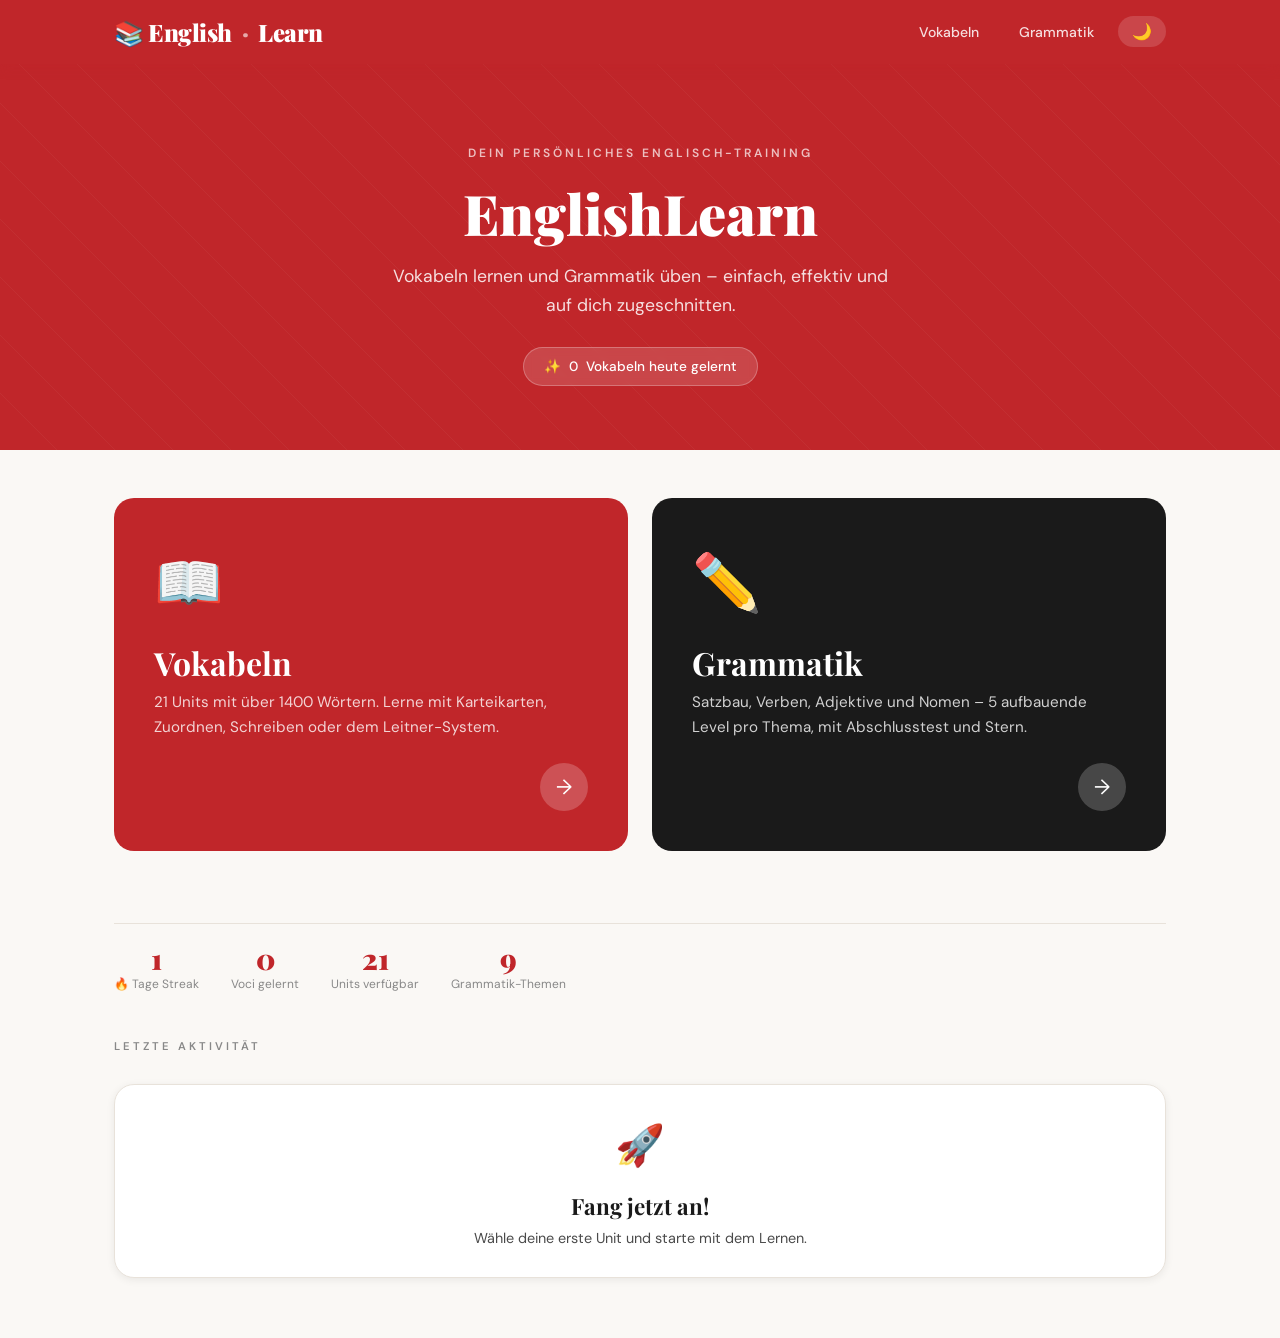
==== commit 8f3d9103: "Update index.html" ====
--- a/index.html
+++ b/index.html
@@ -35,7 +35,7 @@
       <div class="feature-card voci" onclick="location.href='voci/index.html'">
         <span class="fc-icon">📖</span>
         <h2>Vokabeln</h2>
-        <p>21 Units mit über 500 Wörtern. Lerne mit Karteikarten, Zuordnen, Schreiben oder dem Leitner-System.</p>
+        <p>21 Units mit über 1400 Wörtern. Lerne mit Karteikarten, Zuordnen, Schreiben oder dem Leitner-System.</p>
         <div class="fc-arrow">→</div>
       </div>
       <div class="feature-card grammar" onclick="location.href='grammar/index.html'">
